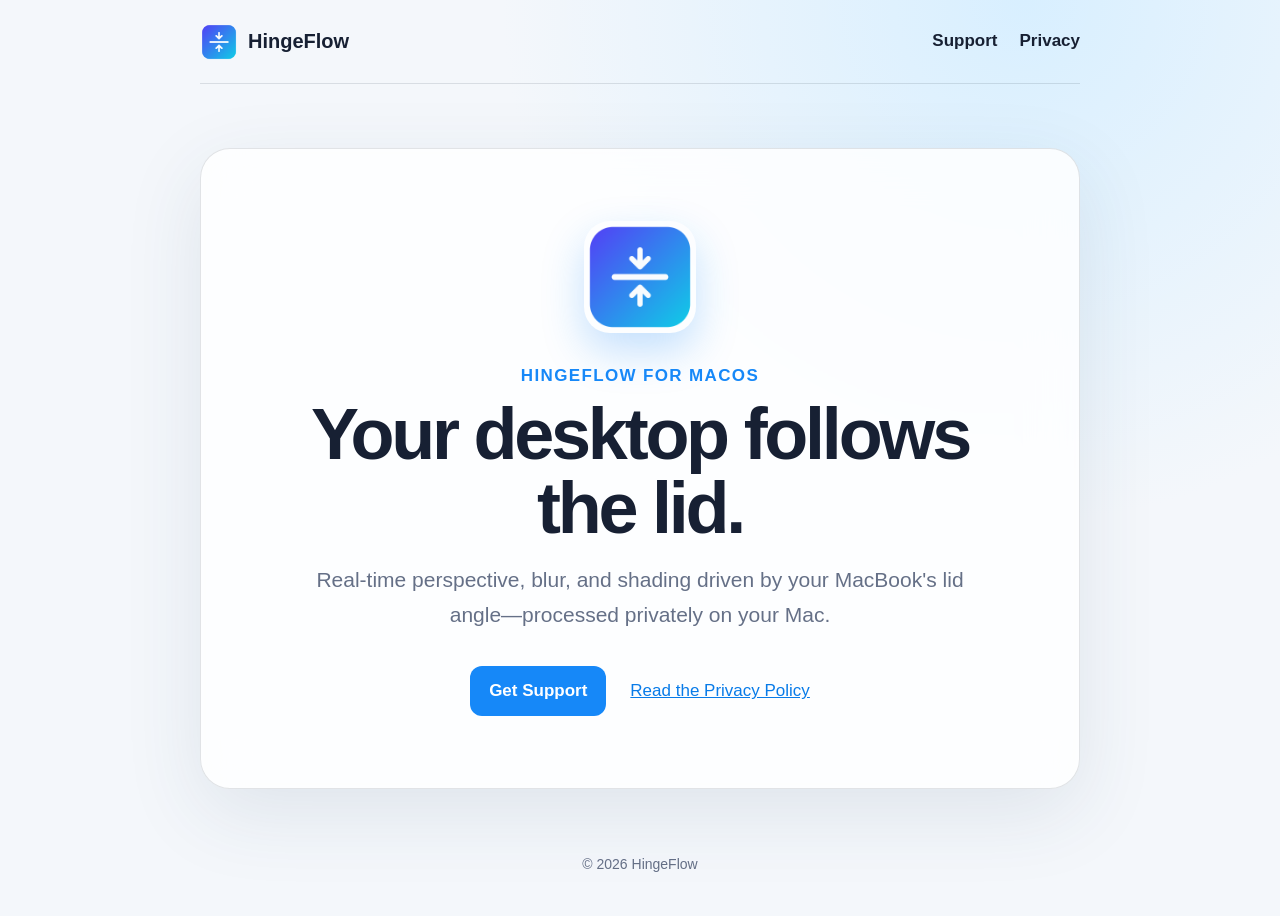
==== index.html @ 50aaf9c2 "Publish HingeFlow support and privacy pages" ====
<!doctype html>
<html lang="en">
<head>
  <meta charset="utf-8">
  <meta name="viewport" content="width=device-width, initial-scale=1">
  <meta name="description" content="HingeFlow makes your MacBook desktop respond to the lid.">
  <title>HingeFlow — Your desktop follows the lid</title>
  <link rel="stylesheet" href="style.css">
</head>
<body>
  <main class="page">
    <nav><a class="brand" href="index.html"><img src="app-icon.png" alt="">HingeFlow</a><span><a href="support.html">Support</a><a href="privacy.html">Privacy</a></span></nav>
    <article class="hero">
      <img class="hero-icon" src="app-icon.png" alt="HingeFlow app icon">
      <p class="eyebrow">HingeFlow for macOS</p>
      <h1>Your desktop follows the lid.</h1>
      <p class="lede">Real-time perspective, blur, and shading driven by your MacBook's lid angle—processed privately on your Mac.</p>
      <div class="links"><a class="button" href="support.html">Get Support</a><a href="privacy.html">Read the Privacy Policy</a></div>
    </article>
    <footer>© 2026 HingeFlow</footer>
  </main>
</body>
</html>
---- style.css ----
:root { color-scheme: light dark; --bg: #f4f7fb; --panel: rgba(255,255,255,.82); --text: #172033; --muted: #657087; --line: rgba(23,32,51,.12); --accent: #1688f8; }
* { box-sizing: border-box; }
body { margin: 0; min-height: 100vh; font: 17px/1.65 -apple-system, BlinkMacSystemFont, "SF Pro Text", sans-serif; color: var(--text); background: radial-gradient(circle at 80% 0%, #d8efff 0, transparent 38%), var(--bg); }
.page { width: min(880px, calc(100% - 40px)); margin: 0 auto; }
nav { min-height: 84px; display: flex; align-items: center; justify-content: space-between; gap: 24px; border-bottom: 1px solid var(--line); }
nav a { margin-left: 22px; color: var(--text); text-decoration: none; font-weight: 600; }
nav .brand { display: inline-flex; align-items: center; gap: 10px; margin-left: 0; font-size: 20px; }
.brand img { width: 38px; height: 38px; border-radius: 9px; }
article { margin: 64px 0; padding: clamp(28px, 6vw, 64px); border: 1px solid var(--line); border-radius: 30px; background: var(--panel); box-shadow: 0 24px 80px rgba(35,65,100,.10); backdrop-filter: blur(24px); }
.hero { padding-top: 72px; padding-bottom: 72px; text-align: center; }
.hero-icon { width: 112px; height: 112px; border-radius: 26px; box-shadow: 0 18px 42px rgba(22,136,248,.25); }
h1 { margin: 8px 0 18px; font-size: clamp(42px, 7vw, 72px); line-height: 1.02; letter-spacing: -.045em; }
h2 { margin-top: 36px; font-size: 30px; line-height: 1.2; letter-spacing: -.025em; }
.eyebrow { margin: 20px 0 0; color: var(--accent); font-weight: 750; letter-spacing: .08em; text-transform: uppercase; }
.lede { max-width: 660px; margin: 0 auto; color: var(--muted); font-size: 21px; }
.updated { color: var(--muted); }
a { color: #087be8; }
.links { display: flex; align-items: center; justify-content: center; gap: 24px; flex-wrap: wrap; margin-top: 34px; }
.button { padding: 11px 19px; border-radius: 12px; color: white; background: var(--accent); font-weight: 700; text-decoration: none; }
.card { margin: 30px 0; padding: 5px 26px 14px; border-radius: 20px; background: rgba(22,136,248,.08); }
li { margin: 11px 0; }
hr { margin: 50px 0; border: 0; border-top: 1px solid var(--line); }
footer { padding: 0 0 40px; color: var(--muted); text-align: center; font-size: 14px; }
footer a { color: inherit; }
@media (prefers-color-scheme: dark) { :root { --bg: #0b101a; --panel: rgba(21,28,42,.84); --text: #f4f7fc; --muted: #a5afc1; --line: rgba(255,255,255,.12); } body { background: radial-gradient(circle at 80% 0%, #0e3459 0, transparent 40%), var(--bg); } }
@media (max-width: 560px) { nav { min-height: 70px; } nav a { margin-left: 12px; } article { margin: 28px 0; border-radius: 22px; } .hero { padding-top: 44px; padding-bottom: 44px; } }
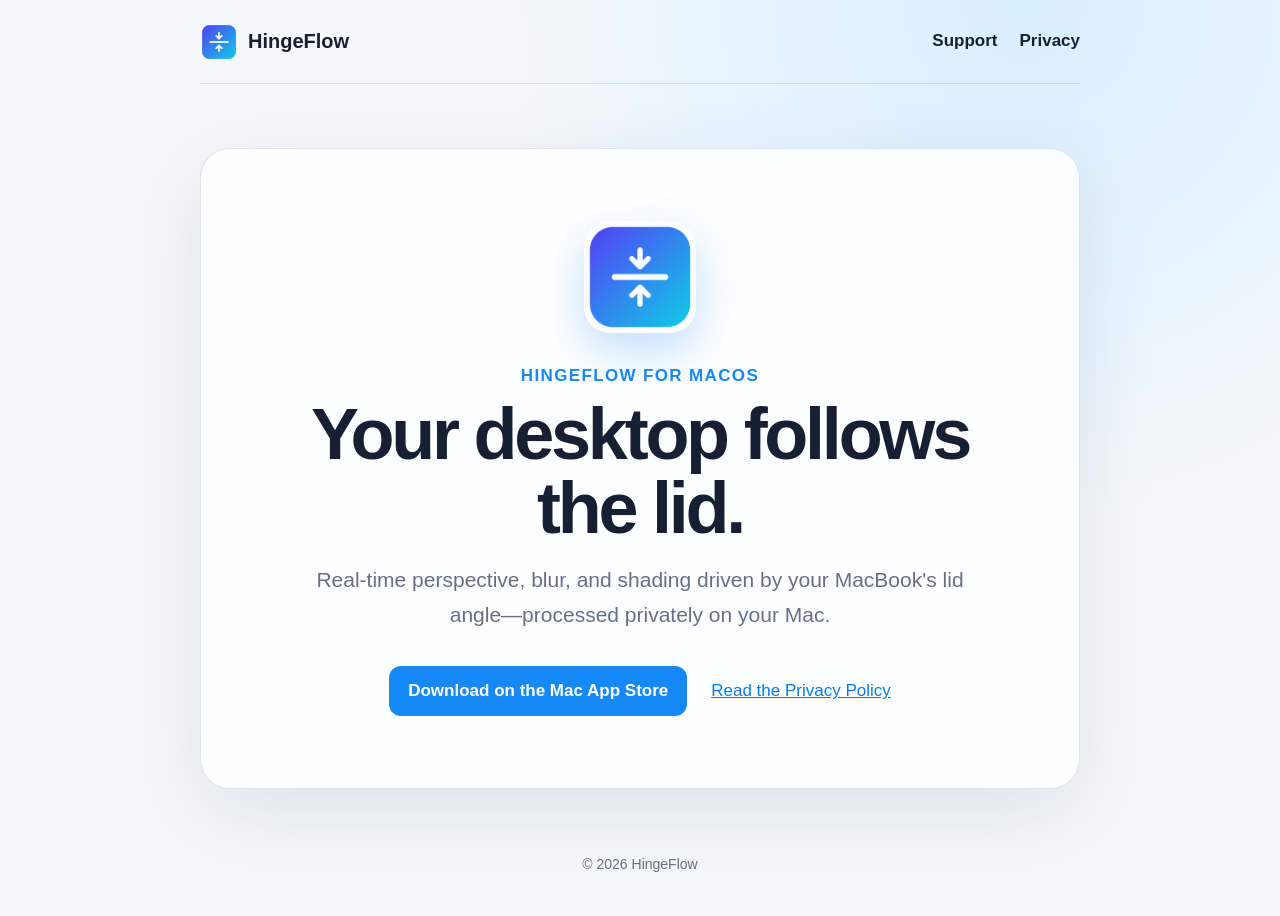
==== commit 363ff975: "Add Mac App Store download link" ====
--- a/index.html
+++ b/index.html
@@ -15,7 +15,7 @@
       <p class="eyebrow">HingeFlow for macOS</p>
       <h1>Your desktop follows the lid.</h1>
       <p class="lede">Real-time perspective, blur, and shading driven by your MacBook's lid angle—processed privately on your Mac.</p>
-      <div class="links"><a class="button" href="support.html">Get Support</a><a href="privacy.html">Read the Privacy Policy</a></div>
+      <div class="links"><a class="button" href="https://apps.apple.com/app/hingeflow-screen-bender/id6813467831">Download on the Mac App Store</a><a href="privacy.html">Read the Privacy Policy</a></div>
     </article>
     <footer>© 2026 HingeFlow</footer>
   </main>
